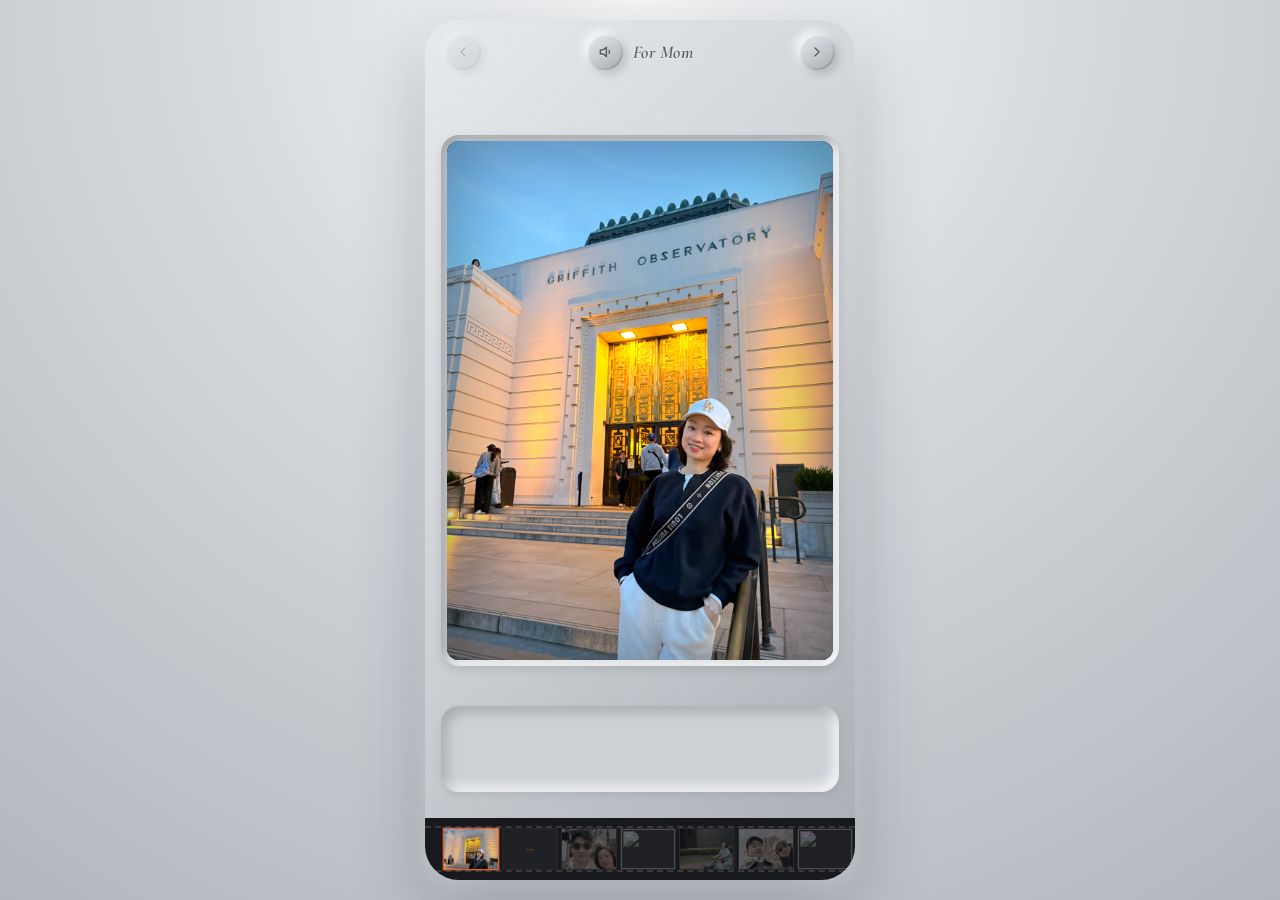
==== index.html @ de4c3cf5 "Initial site" ====
<!DOCTYPE html>
<html lang="en">
<head>
  <meta charset="UTF-8">
  <meta name="viewport" content="width=device-width, initial-scale=1.0">
  <title>For Mom</title>
  <link rel="preconnect" href="https://fonts.googleapis.com">
  <link rel="preconnect" href="https://fonts.gstatic.com" crossorigin>
  <link href="https://fonts.googleapis.com/css2?family=Inter:wght@400;500;600&family=Cormorant+Garamond:ital,wght@1,400;1,600&family=Playfair+Display:ital,wght@1,400;1,500&family=JetBrains+Mono:wght@400;500&display=swap" rel="stylesheet">
  <link rel="stylesheet" href="css/style.css">
</head>
<body>

  <div id="shutter-flash"></div>
  <audio id="bg-music" src="tmmdh.mp3" preload="auto" loop></audio>

  <div id="app">

    <!-- ── Top plate ───────────────────────────────────────────── -->
    <header id="top-plate">
      <button class="plate-btn" id="btn-prev" aria-label="Previous">
        <svg viewBox="0 0 24 24"><polyline points="15 18 9 12 15 6"/></svg>
      </button>

      <div class="plate-center">
        <button class="plate-btn" id="btn-mute" aria-label="Mute music" aria-pressed="false">
          <svg class="icon-volume-on" viewBox="0 0 24 24">
            <path d="M5 9v6h4l5 4V5L9 9H5z"/>
            <path d="M18 9.5a4.5 4.5 0 0 1 0 5"/>
          </svg>
          <svg class="icon-volume-off" viewBox="0 0 24 24">
            <path d="M5 9v6h4l5 4V5L9 9H5z"/>
            <line x1="17" y1="9" x2="22" y2="14"/>
            <line x1="22" y1="9" x2="17" y2="14"/>
          </svg>
        </button>

        <span class="engraved-title">For Mom</span>
      </div>

      <div class="plate-actions">
        <button class="plate-btn" id="btn-next" aria-label="Next">
          <svg viewBox="0 0 24 24"><polyline points="9 18 15 12 9 6"/></svg>
        </button>
      </div>
    </header>

    <!-- ── Viewfinder ──────────────────────────────────────────── -->
    <div id="viewfinder-assembly">
      <div class="viewfinder-bezel">
        <!-- viewfinder-glass / slideshow — slides + HUD injected by JS -->
        <div id="slideshow"></div>
      </div>
    </div>

    <!-- ── Caption display ────────────────────────────────────── -->
    <div id="caption-bar">
      <div id="caption-screen">
        <span id="caption-text"></span>
      </div>
    </div>

    <!-- ── Film strip ──────────────────────────────────────────── -->
    <div id="film-strip-bar">
      <div id="film-strip-inner"></div>
    </div>

  </div><!-- /app -->

  <script src="js/main.js"></script>
</body>
</html>
---- css/style.css ----
/* ─── Variables ─────────────────────────────────────────────────── */
:root {
  /* Aluminum palette — directly from inspo design-51b1253d */
  --alu-base:   #cdd1d5;
  --alu-dark:   #a8adb3;
  --alu-light:  #e8ebed;
  --orange:     #e35d25;
  --orange-glow:#ff8c42;
  --hud-amber:  #ff9d00;
  --hud-green:  #00ff41;
  --engrave:    #555b61;
  --engrave-lt: #8a9099;

  --header-h:   64px;
  --strip-h:    62px;
  --caption-h:  112px;
  /* Viewfinder assembly fills the rest via flex */

  --font-ui:    'Inter', sans-serif;
  --font-title: 'Cormorant Garamond', serif;
  --font-body:  'Playfair Display', serif;
  --font-mono:  'JetBrains Mono', monospace;
}

/* ─── Reset ─────────────────────────────────────────────────────── */
*, *::before, *::after { margin: 0; padding: 0; box-sizing: border-box; }

html, body {
  width: 100%; height: 100%;
  overflow: hidden;
  background:
    radial-gradient(circle at top, #f5f6f7 0%, #d7dbdf 38%, #b1b7bd 100%);
  font-family: var(--font-ui);
  color: var(--engrave);
  -webkit-font-smoothing: antialiased;
  user-select: none;
  -webkit-tap-highlight-color: transparent;
}

body {
  display: flex;
  align-items: center;
  justify-content: center;
  padding: 14px;
}

/* ─── App shell — aluminum body ─────────────────────────────────── */
#app {
  display: flex;
  flex-direction: column;
  width: min(100%, 430px);
  height: min(100dvh - 28px, 860px);
  aspect-ratio: 390 / 844;
  overflow: hidden;
  background: linear-gradient(135deg, var(--alu-light) 0%, var(--alu-base) 50%, var(--alu-dark) 100%);
  position: relative;
  border-radius: 34px;
  box-shadow:
    0 28px 70px rgba(44, 52, 61, 0.28),
    0 8px 20px rgba(255, 255, 255, 0.45);
}

/* Metal noise texture over entire camera body */
#app::before {
  content: '';
  position: absolute;
  inset: 0;
  background-image: url('data:image/svg+xml;utf8,<svg viewBox="0 0 200 200" xmlns="http://www.w3.org/2000/svg"><filter id="n"><feTurbulence type="fractalNoise" baseFrequency="0.8" numOctaves="3" stitchTiles="stitch"/></filter><rect width="100%25" height="100%25" filter="url(%23n)" opacity="0.07"/></svg>');
  pointer-events: none;
  z-index: 0;
}

/* All direct children of #app must sit above the noise layer */
#app > * { position: relative; z-index: 1; }

/* ─── Top plate ──────────────────────────────────────────────────── */
#top-plate {
  flex: none;
  height: var(--header-h);
  padding: 0 20px;
  display: flex;
  align-items: center;
  justify-content: space-between;
}

/* Neumorphic circle buttons — exact style from inspo */
.plate-btn {
  width: 36px;
  height: 36px;
  border-radius: 50%;
  background: linear-gradient(145deg, var(--alu-light), var(--alu-dark));
  box-shadow:
    4px 4px 8px rgba(0, 0, 0, 0.15),
    -4px -4px 8px rgba(255, 255, 255, 0.70),
    inset 1px 1px 2px rgba(255, 255, 255, 0.80),
    inset -1px -1px 2px rgba(0, 0, 0, 0.20);
  border: none;
  display: flex;
  align-items: center;
  justify-content: center;
  cursor: pointer;
  transition: transform 0.12s, box-shadow 0.12s;
  flex-shrink: 0;
}
.plate-btn:active {
  transform: scale(0.92);
  box-shadow:
    2px 2px 4px rgba(0, 0, 0, 0.15),
    -2px -2px 4px rgba(255, 255, 255, 0.70),
    inset 2px 2px 5px rgba(0, 0, 0, 0.18),
    inset -1px -1px 2px rgba(255, 255, 255, 0.50);
}
.plate-btn.inactive {
  opacity: 0.32;
  cursor: not-allowed;
  pointer-events: none;
}
.plate-btn svg {
  width: 16px; height: 16px;
  stroke: var(--engrave);
  stroke-width: 2.2;
  fill: none;
  stroke-linecap: round;
  stroke-linejoin: round;
  filter: drop-shadow(0 1px 0 rgba(255, 255, 255, 0.6));
}

.plate-center {
  display: flex;
  align-items: center;
  gap: 10px;
  justify-content: center;
  flex: 1;
}

/* Engraved title — from inspo .engraved-text */
.engraved-title {
  font-family: var(--font-title);
  font-style: italic;
  font-size: 18px;
  font-weight: 600;
  color: var(--engrave);
  text-shadow: 0 1px 0 rgba(255, 255, 255, 0.75);
  letter-spacing: 0.03em;
}

.plate-actions {
  display: flex;
  align-items: center;
  gap: 8px;
}

#btn-mute {
  position: relative;
}

#btn-mute svg {
  position: absolute;
  inset: 50% auto auto 50%;
  width: 16px;
  height: 16px;
  transform: translate(-50%, -50%);
}

#btn-mute .icon-volume-off {
  opacity: 0;
}

#btn-mute.muted .icon-volume-on {
  opacity: 0;
}

#btn-mute.muted .icon-volume-off {
  opacity: 1;
}

/* ─── Viewfinder assembly ────────────────────────────────────────── */
#viewfinder-assembly {
  flex: 1;
  min-height: 0;
  padding: 0 16px 1px;
  display: flex;
  flex-direction: column;
  align-items: center;
  justify-content: center;
}

/* Bezel — neumorphic inset tray, exact from inspo */
.viewfinder-bezel {
  flex: none;
  width: 100%;
  max-width: 100%;
  max-height: 100%;
  aspect-ratio: 3 / 4;
  border-radius: 18px;
  background: var(--alu-base);
  padding: 6px;
  box-shadow:
    inset 6px 6px 12px rgba(0, 0, 0, 0.20),
    inset -6px -6px 12px rgba(255, 255, 255, 0.80),
    0 4px 10px rgba(0, 0, 0, 0.10);
  display: flex;
  flex-direction: column;
}

/* Viewfinder glass — dark interior, from inspo */
#slideshow {
  flex: 1;
  min-height: 0;
  border-radius: 12px;
  background-color: #080a0c;
  position: relative;
  overflow: hidden;
  box-shadow: inset 0 0 22px rgba(0, 0, 0, 1);
}

/* Glass surface reflection — exact from inspo .viewfinder-glass::after */
#slideshow::after {
  content: '';
  position: absolute;
  inset: 0;
  background: linear-gradient(
    135deg,
    rgba(255, 255, 255, 0.10) 0%,
    transparent 40%,
    rgba(255, 255, 255, 0.02) 100%
  );
  pointer-events: none;
  z-index: 30;
}

/* ─── Slides ─────────────────────────────────────────────────────── */
.slide {
  position: absolute;
  inset: 0;
  opacity: 0;
  transition: opacity 420ms ease;
  pointer-events: none;
}
.slide.active {
  opacity: 1;
  pointer-events: auto;
  z-index: 1;
}

/* ─── Photo slide ────────────────────────────────────────────────── */
.slide-photo {
}

.slide-photo img {
  width: 100%;
  height: 100%;
  object-fit: cover;
  object-position: center;
  display: block;
  filter: contrast(1.08) saturate(1.15);
  -webkit-user-drag: none;
}

.slide-photo img.fit-contain {
  object-fit: contain;
  background: #080a0c;
}

/* Vignette */
.slide-photo::after {
  content: '';
  position: absolute;
  inset: 0;
  box-shadow: inset 0 0 90px rgba(0, 0, 0, 0.45);
  pointer-events: none;
  z-index: 2;
}

/* ─── Text slide ─────────────────────────────────────────────────── */
.slide-text {
  display: flex;
  align-items: center;
  justify-content: center;
  padding: 48px 40px;
  /* transparent — dark viewfinder glass shows through */
  background: transparent;
}

.text-frame {
  position: relative;
  max-width: 540px;
  width: 100%;
}

/* Corner brackets in amber to match HUD */
.text-corner {
  position: absolute;
  width: 20px; height: 20px;
  border-color: rgba(255, 157, 0, 0.55);
  border-style: solid;
  pointer-events: none;
}
.text-corner.tl { top: 0;    left: 0;  border-width: 1px 0 0 1px; }
.text-corner.tr { top: 0;    right: 0; border-width: 1px 1px 0 0; }
.text-corner.br { bottom: 0; right: 0; border-width: 0 1px 1px 0; }
.text-corner.bl { bottom: 0; left: 0;  border-width: 0 0 1px 1px; }

.text-inner {
  padding: 40px 36px;
  text-align: center;
}

.text-ornament {
  display: flex;
  align-items: center;
  gap: 14px;
  margin-bottom: 28px;
}
.text-ornament.bottom { margin-bottom: 0; margin-top: 28px; }
.text-ornament-line {
  flex: 1;
  height: 1px;
  background: rgba(255, 157, 0, 0.25);
}
.text-ornament-diamond {
  flex: none;
  width: 4px; height: 4px;
  background: var(--hud-amber);
  transform: rotate(45deg);
  opacity: 0.6;
}

.text-body {
  font-family: var(--font-body);
  font-style: italic;
  font-weight: 400;
  font-size: clamp(19px, 2.5vw, 28px);
  line-height: 1.80;
  color: rgba(240, 232, 210, 0.92);
  letter-spacing: 0.01em;
  text-shadow: 0 0 40px rgba(255, 200, 100, 0.12);
}

/* ─── Film strip ─────────────────────────────────────────────────── */
#film-strip-bar {
  flex: none;
  height: var(--strip-h);
  background: #18191c;
  position: relative;
  overflow: hidden;
}
#film-strip-bar::before,
#film-strip-bar::after {
  content: '';
  position: absolute;
  left: 0; right: 0;
  height: 0;
  z-index: 2;
  pointer-events: none;
}
#film-strip-bar::before {
  top: 8px;
  border-top: 2px dashed rgba(255, 255, 255, 0.14);
}
#film-strip-bar::after {
  bottom: 8px;
  border-bottom: 2px dashed rgba(255, 255, 255, 0.14);
}

#film-strip-inner {
  display: flex;
  align-items: center;
  gap: 3px;
  height: 100%;
  padding: 0 18px;
  overflow-x: auto;
  overflow-y: hidden;
  scroll-behavior: smooth;
  scrollbar-width: none;
  -ms-overflow-style: none;
  position: relative;
  z-index: 1;
}
#film-strip-inner::-webkit-scrollbar { display: none; }

.film-thumb {
  flex: none;
  width: 56px; height: 42px;
  overflow: hidden;
  border: 1px solid rgba(255, 255, 255, 0.06);
  background: #2a2c30;
  opacity: 0.45;
  cursor: pointer;
  transition: border-color 0.2s, opacity 0.2s;
}
.film-thumb:hover { opacity: 0.72; }
.film-thumb.active {
  border-color: var(--orange);
  opacity: 1;
  box-shadow: 0 0 0 1px rgba(227, 93, 37, 0.35);
}
.film-thumb img {
  width: 100%; height: 100%;
  object-fit: cover;
  display: block;
  filter: saturate(0.6) brightness(0.75);
  pointer-events: none;
  -webkit-user-drag: none;
}
.film-thumb.active img { filter: saturate(0.9) brightness(0.9); }

.film-thumb-text {
  width: 100%; height: 100%;
  display: flex;
  align-items: center;
  justify-content: center;
  background: #2a2c30;
  color: var(--hud-amber);
  font-family: var(--font-mono);
  font-size: 13px;
  opacity: 0.65;
}

/* ─── Caption bar ────────────────────────────────────────────────── */
#caption-bar {
  flex: none;
  height: var(--caption-h);
  margin-top: -12px;
  padding: 0 16px 26px;
  display: flex;
  align-items: stretch;
}

#caption-screen {
  flex: 1;
  background: var(--alu-base);
  border-radius: 18px;
  padding: 8px;
  display: flex;
  align-items: stretch;
  box-shadow:
    inset 6px 6px 12px rgba(0, 0, 0, 0.18),
    inset -6px -6px 12px rgba(255, 255, 255, 0.76),
    0 3px 8px rgba(0, 0, 0, 0.08);
  overflow: hidden;
}

#caption-text {
  flex: 1;
  border-radius: 12px;
  background: linear-gradient(145deg, #dfe3e6, #c6ccd2);
  box-shadow:
    inset 3px 3px 7px rgba(0, 0, 0, 0.12),
    inset -3px -3px 7px rgba(255, 255, 255, 0.72);
  font-family: var(--font-body);
  font-size: 18px;
  font-weight: 400;
  color: var(--engrave);
  letter-spacing: 0.01em;
  white-space: normal;
  overflow: hidden;
  text-overflow: unset;
  text-shadow: 0 1px 0 rgba(255, 255, 255, 0.55);
  transition: opacity 0.25s;
  display: flex;
  align-items: center;
  justify-content: center;
  text-align: center;
  line-height: 1.5;
  padding: 16px 20px;
}

@media (max-width: 480px) {
  body {
    padding: 0;
  }

  #app {
    width: 100vw;
    height: 100dvh;
    border-radius: 0;
    box-shadow: none;
  }
}
#caption-text.empty { opacity: 0; }

/* ─── Shutter flash ──────────────────────────────────────────────── */
#shutter-flash {
  position: fixed;
  inset: 0;
  background: #fff;
  opacity: 0;
  pointer-events: none;
  z-index: 999;
}
#shutter-flash.flash-active {
  animation: shutter-flash 220ms ease forwards;
}
@keyframes shutter-flash {
  0%   { opacity: 0;    }
  18%  { opacity: 0.42; }
  100% { opacity: 0;    }
}

/* ─── Mobile ─────────────────────────────────────────────────────── */
@media (max-width: 600px) {
  #viewfinder-assembly { padding: 0 10px 1px; }
  .viewfinder-bezel    { border-radius: 14px; }
  #slideshow           { border-radius: 8px;  }

  .text-body  { font-size: clamp(17px, 4.8vw, 24px); }
  .text-inner { padding: 32px 24px; }
  .slide-text { padding: 36px 20px; }
  #caption-bar {
    margin-top: -10px;
    padding: 0 10px 18px;
  }
  #caption-screen { border-radius: 15px; }
  #caption-text {
    font-size: 16px;
    padding: 14px 16px;
  }

  .plate-btn { width: 32px; height: 32px; }
  .engraved-title { font-size: 16px; }
}
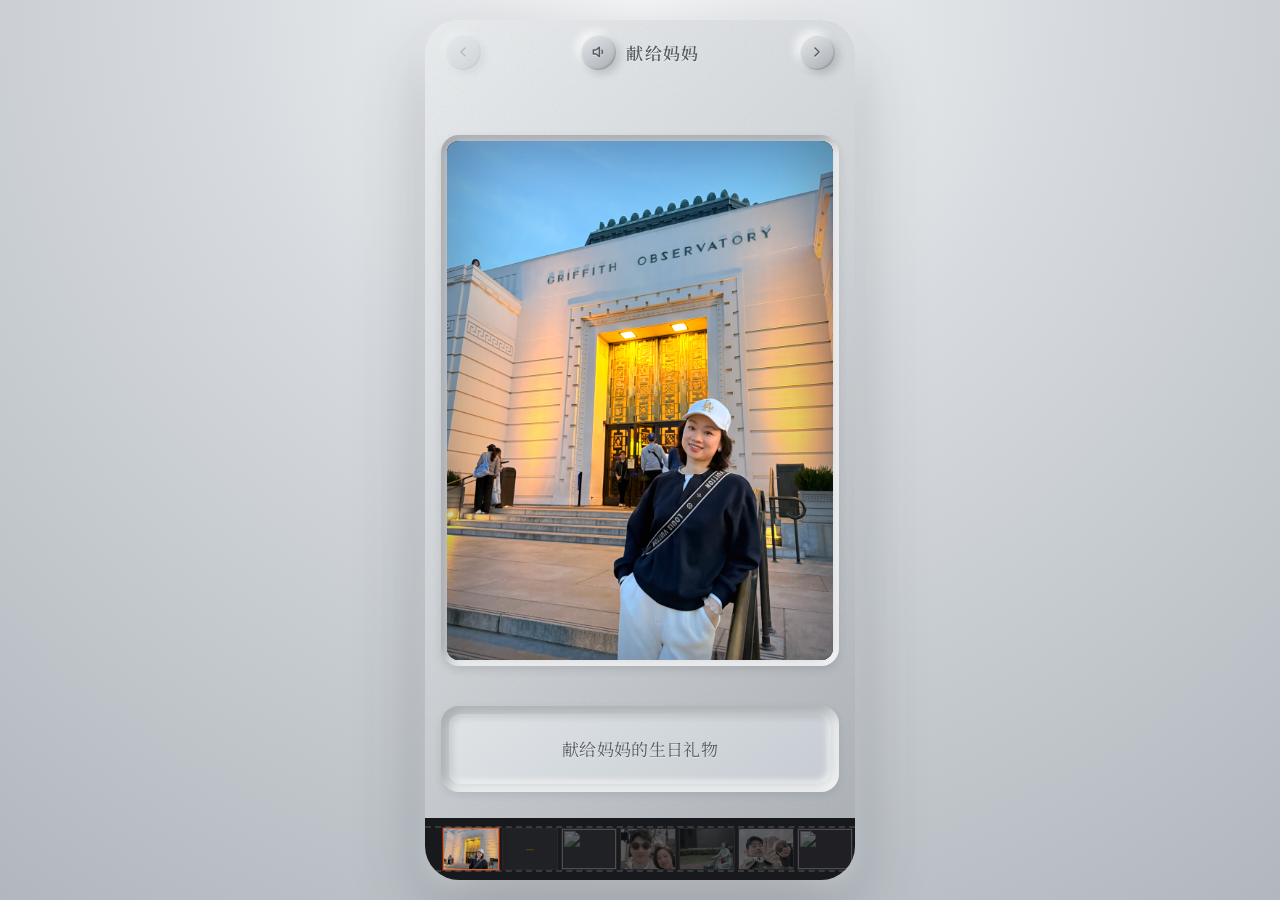
==== commit fb552de0: "Refine slideshow copy and transitions" ====
--- a/index.html
+++ b/index.html
@@ -6,7 +6,7 @@
   <title>For Mom</title>
   <link rel="preconnect" href="https://fonts.googleapis.com">
   <link rel="preconnect" href="https://fonts.gstatic.com" crossorigin>
-  <link href="https://fonts.googleapis.com/css2?family=Inter:wght@400;500;600&family=Cormorant+Garamond:ital,wght@1,400;1,600&family=Playfair+Display:ital,wght@1,400;1,500&family=JetBrains+Mono:wght@400;500&display=swap" rel="stylesheet">
+  <link href="https://fonts.googleapis.com/css2?family=Inter:wght@400;500;600&family=Cormorant+Garamond:ital,wght@1,400;1,600&family=Playfair+Display:ital,wght@1,400;1,500&family=JetBrains+Mono:wght@400;500&family=Noto+Serif+SC:wght@400;500;600&family=Noto+Sans+SC:wght@400;500&display=swap" rel="stylesheet">
   <link rel="stylesheet" href="css/style.css">
 </head>
 <body>
@@ -35,7 +35,7 @@
           </svg>
         </button>
 
-        <span class="engraved-title">For Mom</span>
+        <span class="engraved-title">献给妈妈</span>
       </div>
 
       <div class="plate-actions">
--- a/css/style.css
+++ b/css/style.css
@@ -20,6 +20,8 @@
   --font-title: 'Cormorant Garamond', serif;
   --font-body:  'Playfair Display', serif;
   --font-mono:  'JetBrains Mono', monospace;
+  --font-cjk-serif: 'Noto Serif SC', 'Songti SC', 'STSong', serif;
+  --font-cjk-sans: 'Noto Sans SC', 'PingFang SC', 'Hiragino Sans GB', sans-serif;
 }
 
 /* ─── Reset ─────────────────────────────────────────────────────── */
@@ -135,13 +137,13 @@
 
 /* Engraved title — from inspo .engraved-text */
 .engraved-title {
-  font-family: var(--font-title);
-  font-style: italic;
-  font-size: 18px;
+  font-family: var(--font-cjk-serif);
+  font-style: normal;
+  font-size: 17px;
   font-weight: 600;
   color: var(--engrave);
   text-shadow: 0 1px 0 rgba(255, 255, 255, 0.75);
-  letter-spacing: 0.03em;
+  letter-spacing: 0.08em;
 }
 
 .plate-actions {
@@ -234,7 +236,7 @@
   position: absolute;
   inset: 0;
   opacity: 0;
-  transition: opacity 420ms ease;
+  transition: opacity 620ms ease-in-out;
   pointer-events: none;
 }
 .slide.active {
@@ -277,9 +279,8 @@
   display: flex;
   align-items: center;
   justify-content: center;
-  padding: 48px 40px;
-  /* transparent — dark viewfinder glass shows through */
-  background: transparent;
+  padding: 32px 28px;
+  background: url('../paper.jpg') center / cover no-repeat;
 }
 
 .text-frame {
@@ -288,11 +289,11 @@
   width: 100%;
 }
 
-/* Corner brackets in amber to match HUD */
+/* Corner brackets — muted warm sepia */
 .text-corner {
   position: absolute;
-  width: 20px; height: 20px;
-  border-color: rgba(255, 157, 0, 0.55);
+  width: 18px; height: 18px;
+  border-color: rgba(100, 72, 44, 0.28);
   border-style: solid;
   pointer-events: none;
 }
@@ -302,39 +303,38 @@
 .text-corner.bl { bottom: 0; left: 0;  border-width: 0 0 1px 1px; }
 
 .text-inner {
-  padding: 40px 36px;
-  text-align: center;
+  padding: 36px 32px;
+  text-align: left;
 }
 
 .text-ornament {
   display: flex;
   align-items: center;
-  gap: 14px;
-  margin-bottom: 28px;
-}
-.text-ornament.bottom { margin-bottom: 0; margin-top: 28px; }
+  gap: 12px;
+  margin-bottom: 22px;
+}
+.text-ornament.bottom { margin-bottom: 0; margin-top: 22px; }
 .text-ornament-line {
   flex: 1;
   height: 1px;
-  background: rgba(255, 157, 0, 0.25);
+  background: rgba(100, 72, 44, 0.18);
 }
 .text-ornament-diamond {
   flex: none;
   width: 4px; height: 4px;
-  background: var(--hud-amber);
+  background: rgba(140, 95, 50, 0.50);
   transform: rotate(45deg);
-  opacity: 0.6;
 }
 
 .text-body {
-  font-family: var(--font-body);
-  font-style: italic;
-  font-weight: 400;
-  font-size: clamp(19px, 2.5vw, 28px);
-  line-height: 1.80;
-  color: rgba(240, 232, 210, 0.92);
-  letter-spacing: 0.01em;
-  text-shadow: 0 0 40px rgba(255, 200, 100, 0.12);
+  font-family: var(--font-cjk-serif);
+  font-style: normal;
+  font-weight: 500;
+  font-size: clamp(15px, 2.05vw, 20px);
+  line-height: 1.92;
+  color: #3a2718;
+  letter-spacing: 0.03em;
+  white-space: pre-line;
 }
 
 /* ─── Film strip ─────────────────────────────────────────────────── */
@@ -448,11 +448,11 @@
   box-shadow:
     inset 3px 3px 7px rgba(0, 0, 0, 0.12),
     inset -3px -3px 7px rgba(255, 255, 255, 0.72);
-  font-family: var(--font-body);
-  font-size: 18px;
+  font-family: var(--font-cjk-serif);
+  font-size: 17px;
   font-weight: 400;
   color: var(--engrave);
-  letter-spacing: 0.01em;
+  letter-spacing: 0.02em;
   white-space: normal;
   overflow: hidden;
   text-overflow: unset;
@@ -490,11 +490,11 @@
   z-index: 999;
 }
 #shutter-flash.flash-active {
-  animation: shutter-flash 220ms ease forwards;
+  animation: shutter-flash 320ms ease-out forwards;
 }
 @keyframes shutter-flash {
   0%   { opacity: 0;    }
-  18%  { opacity: 0.42; }
+  22%  { opacity: 0.12; }
   100% { opacity: 0;    }
 }
 
@@ -504,19 +504,19 @@
   .viewfinder-bezel    { border-radius: 14px; }
   #slideshow           { border-radius: 8px;  }
 
-  .text-body  { font-size: clamp(17px, 4.8vw, 24px); }
-  .text-inner { padding: 32px 24px; }
-  .slide-text { padding: 36px 20px; }
+  .text-body  { font-size: clamp(14px, 4.3vw, 18px); }
+  .text-inner { padding: 28px 20px; }
+  .slide-text { padding: 24px 16px; }
   #caption-bar {
     margin-top: -10px;
     padding: 0 10px 18px;
   }
   #caption-screen { border-radius: 15px; }
   #caption-text {
-    font-size: 16px;
+    font-size: 15px;
     padding: 14px 16px;
   }
 
   .plate-btn { width: 32px; height: 32px; }
-  .engraved-title { font-size: 16px; }
-}
+  .engraved-title { font-size: 15px; }
+}
